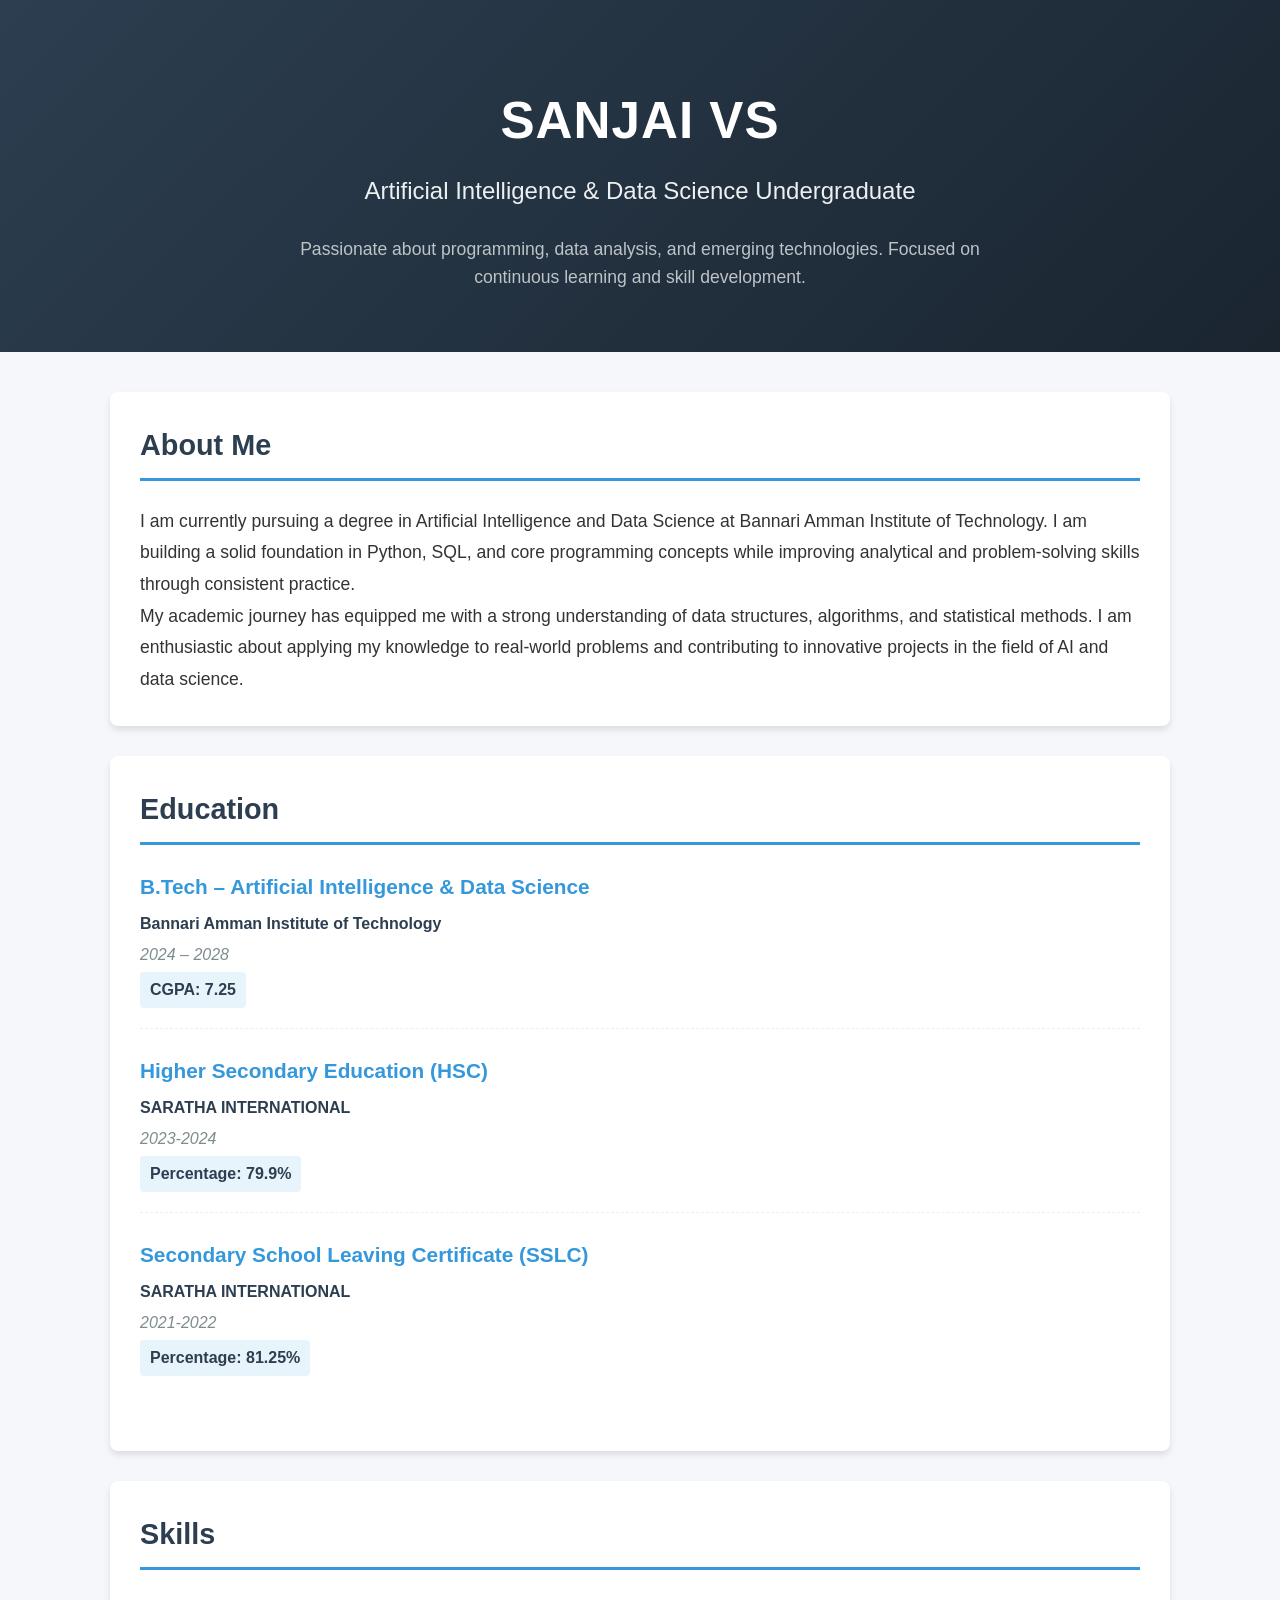
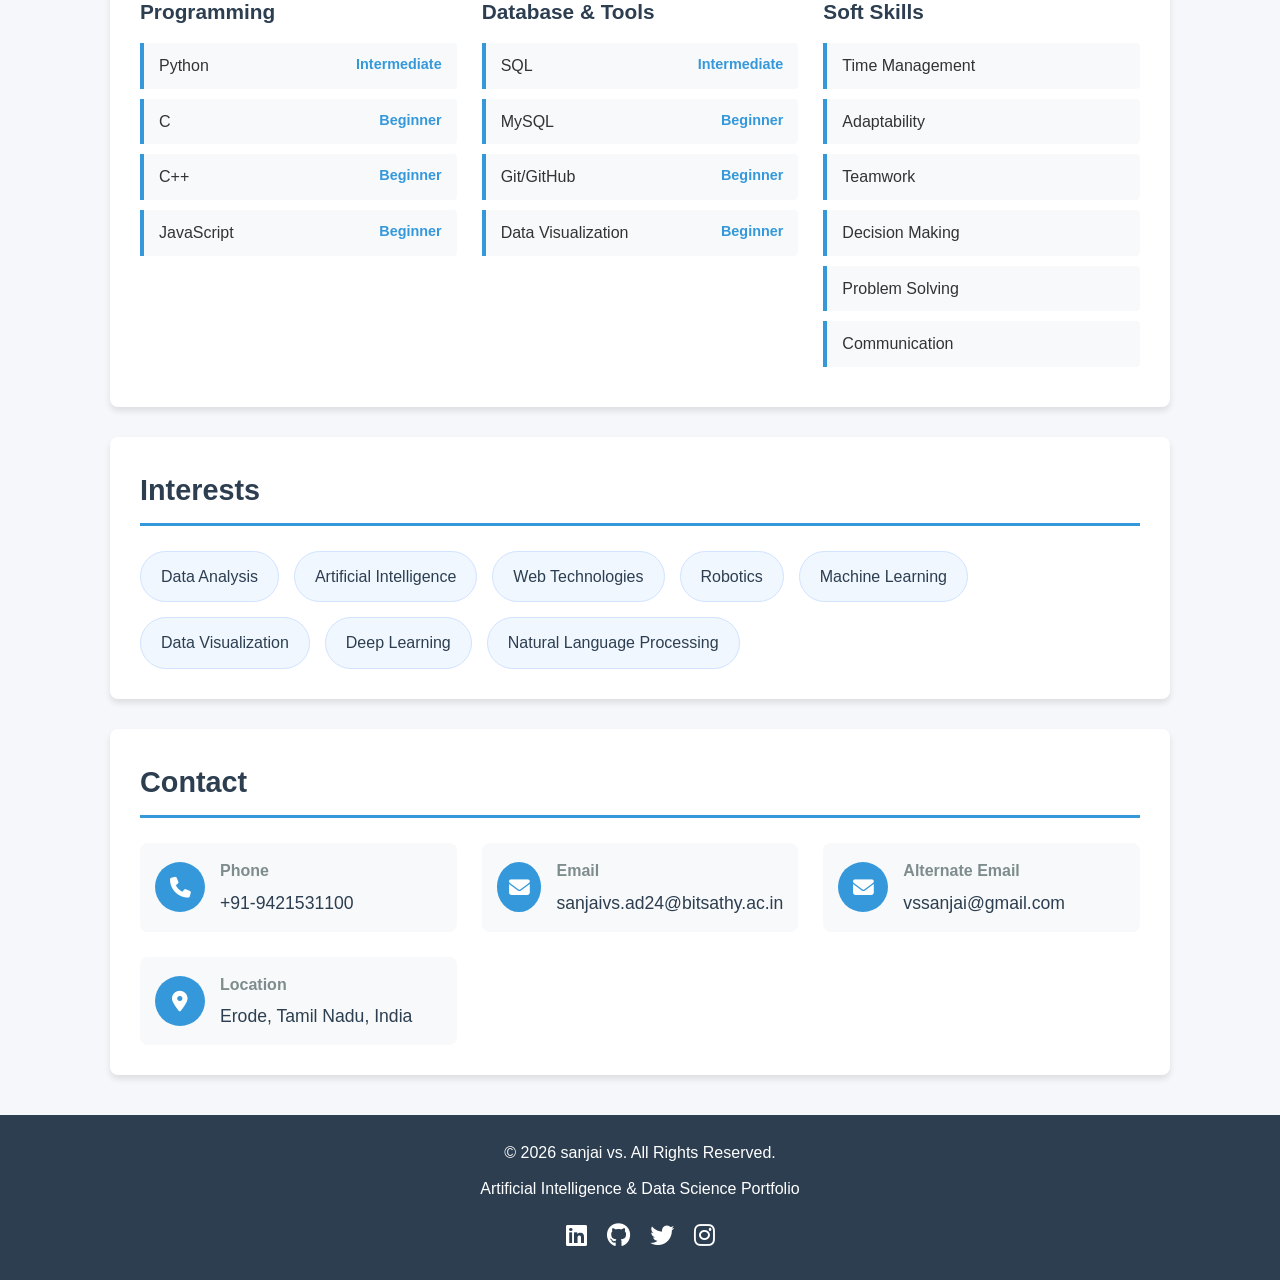
==== index.html @ ea597c04 "Initial commit - My portfolio website" ====
<!DOCTYPE html>
<html lang="en">
<head>
    <meta charset="UTF-8">
    <meta name="viewport" content="width=device-width, initial-scale=1.0">
    <title>sanjai vs - Portfolio</title>
    <link rel="stylesheet" href="https://cdnjs.cloudflare.com/ajax/libs/font-awesome/6.4.0/css/all.min.css">
    <style>
        * {
            margin: 0;
            padding: 0;
            box-sizing: border-box;
            font-family: 'Segoe UI', Tahoma, Geneva, Verdana, sans-serif;
        }
        
        :root {
            --primary-color: #2c3e50;
            --secondary-color: #3498db;
            --accent-color: #e74c3c;
            --light-color: #f8f9fa;
            --dark-color: #2c3e50;
            --gray-color: #7f8c8d;
            --shadow: 0 4px 6px rgba(0, 0, 0, 0.1);
        }
        
        body {
            background-color: #f5f7fa;
            color: #333;
            line-height: 1.6;
        }
        
        .container {
            max-width: 1100px;
            margin: 0 auto;
            padding: 0 20px;
        }
        
        /* Header Styles */
        header {
            background: linear-gradient(135deg, var(--primary-color), #1a2530);
            color: white;
            padding: 80px 0 60px;
            text-align: center;
            margin-bottom: 40px;
        }
        
        .header-content h1 {
            font-size: 3.2rem;
            margin-bottom: 10px;
            letter-spacing: 1px;
        }
        
        .header-content .title {
            font-size: 1.5rem;
            font-weight: 300;
            margin-bottom: 25px;
            color: #ecf0f1;
        }
        
        .tagline {
            font-size: 1.1rem;
            max-width: 700px;
            margin: 0 auto;
            color: #bdc3c7;
        }
        
        /* Section Styles */
        section {
            background-color: white;
            border-radius: 8px;
            box-shadow: var(--shadow);
            padding: 30px;
            margin-bottom: 30px;
        }
        
        section h2 {
            color: var(--primary-color);
            border-bottom: 3px solid var(--secondary-color);
            padding-bottom: 10px;
            margin-bottom: 25px;
            font-size: 1.8rem;
        }
        
        /* About Me Section */
        .about-content {
            font-size: 1.1rem;
            line-height: 1.8;
        }
        
        /* Education Section */
        .education-item {
            margin-bottom: 25px;
            padding-bottom: 20px;
            border-bottom: 1px dashed #eee;
        }
        
        .education-item:last-child {
            border-bottom: none;
        }
        
        .education-item h3 {
            color: var(--secondary-color);
            margin-bottom: 8px;
            font-size: 1.3rem;
        }
        
        .institution {
            font-weight: 600;
            color: var(--dark-color);
            margin-bottom: 5px;
        }
        
        .duration {
            color: var(--gray-color);
            font-style: italic;
            margin-bottom: 5px;
        }
        
        .grade {
            background-color: #e8f4fc;
            padding: 5px 10px;
            border-radius: 4px;
            display: inline-block;
            font-weight: 600;
            color: var(--primary-color);
        }
        
        /* Skills Section */
        .skills-container {
            display: grid;
            grid-template-columns: repeat(auto-fit, minmax(300px, 1fr));
            gap: 25px;
        }
        
        .skill-category h3 {
            color: var(--primary-color);
            margin-bottom: 15px;
            font-size: 1.3rem;
        }
        
        .skill-list {
            list-style-type: none;
        }
        
        .skill-list li {
            padding: 10px 15px;
            margin-bottom: 10px;
            background-color: #f8f9fa;
            border-left: 4px solid var(--secondary-color);
            border-radius: 0 4px 4px 0;
            display: flex;
            justify-content: space-between;
            transition: all 0.3s ease;
        }
        
        .skill-list li:hover {
            transform: translateX(5px);
            background-color: #e8f4fc;
        }
        
        .skill-level {
            color: var(--secondary-color);
            font-weight: 600;
            font-size: 0.9rem;
        }
        
        /* Interests Section */
        .interests-container {
            display: flex;
            flex-wrap: wrap;
            gap: 15px;
        }
        
        .interest-item {
            background-color: #f0f7ff;
            padding: 12px 20px;
            border-radius: 30px;
            font-weight: 500;
            color: var(--primary-color);
            border: 1px solid #d1e3ff;
            transition: all 0.3s ease;
        }
        
        .interest-item:hover {
            background-color: var(--secondary-color);
            color: white;
            transform: translateY(-3px);
        }
        
        /* Contact Section */
        .contact-container {
            display: grid;
            grid-template-columns: repeat(auto-fit, minmax(250px, 1fr));
            gap: 25px;
        }
        
        .contact-item {
            display: flex;
            align-items: center;
            padding: 15px;
            background-color: #f8f9fa;
            border-radius: 8px;
            transition: all 0.3s ease;
        }
        
        .contact-item:hover {
            transform: translateY(-5px);
            box-shadow: 0 6px 12px rgba(0, 0, 0, 0.1);
        }
        
        .contact-icon {
            background-color: var(--secondary-color);
            color: white;
            width: 50px;
            height: 50px;
            border-radius: 50%;
            display: flex;
            align-items: center;
            justify-content: center;
            margin-right: 15px;
            font-size: 1.3rem;
        }
        
        .contact-info h3 {
            font-size: 1rem;
            color: var(--gray-color);
            margin-bottom: 5px;
        }
        
        .contact-info p {
            font-size: 1.1rem;
            color: var(--primary-color);
            font-weight: 500;
        }
        
        /* Footer */
        footer {
            background-color: var(--primary-color);
            color: white;
            text-align: center;
            padding: 25px 0;
            margin-top: 40px;
        }
        
        footer p {
            margin-bottom: 10px;
        }
        
        .social-links {
            display: flex;
            justify-content: center;
            gap: 20px;
            margin-top: 15px;
        }
        
        .social-links a {
            color: white;
            font-size: 1.5rem;
            transition: all 0.3s ease;
        }
        
        .social-links a:hover {
            color: var(--secondary-color);
            transform: translateY(-3px);
        }
        
        /* Responsive Design */
        @media (max-width: 768px) {
            .header-content h1 {
                font-size: 2.5rem;
            }
            
            .header-content .title {
                font-size: 1.2rem;
            }
            
            section {
                padding: 20px;
            }
            
            .skills-container {
                grid-template-columns: 1fr;
            }
        }
        
        @media (max-width: 480px) {
            .header-content h1 {
                font-size: 2rem;
            }
            
            .contact-container {
                grid-template-columns: 1fr;
            }
        }
    </style>
</head>
<body>
    <!-- Header Section -->
    <header>
        <div class="container header-content">
            <h1>SANJAI VS</h1>
            <div class="title">Artificial Intelligence & Data Science Undergraduate</div>
            <p class="tagline">Passionate about programming, data analysis, and emerging technologies. Focused on continuous learning and skill development.</p>
        </div>
    </header>

    <main class="container">
        <!-- About Me Section -->
        <section id="about">
            <h2>About Me</h2>
            <div class="about-content">
                <p>I am currently pursuing a degree in Artificial Intelligence and Data Science at Bannari Amman Institute of Technology. I am building a solid foundation in Python, SQL, and core programming concepts while improving analytical and problem-solving skills through consistent practice.</p>
                <p>My academic journey has equipped me with a strong understanding of data structures, algorithms, and statistical methods. I am enthusiastic about applying my knowledge to real-world problems and contributing to innovative projects in the field of AI and data science.</p>
            </div>
        </section>

        <!-- Education Section -->
        <section id="education">
            <h2>Education</h2>
            <div class="education-item">
                <h3>B.Tech – Artificial Intelligence & Data Science</h3>
                <p class="institution">Bannari Amman Institute of Technology</p>
                <p class="duration">2024 – 2028</p>
                <p class="grade">CGPA: 7.25</p>
            </div>
            <div class="education-item">
                <h3>Higher Secondary Education (HSC)</h3>
                <p class="institution">SARATHA INTERNATIONAL</p>
                <p class="duration">2023-2024</p>
                <p class="grade">Percentage: 79.9%</p>
            </div>
            <div class="education-item">
                <h3>Secondary School Leaving Certificate (SSLC)</h3>
                <p class="institution">SARATHA INTERNATIONAL</p>
                <p class="duration">2021-2022</p>
                <p class="grade">Percentage: 81.25%</p>
            </div>
        </section>

        <!-- Skills Section -->
        <section id="skills">
            <h2>Skills</h2>
            <div class="skills-container">
                <div class="skill-category">
                    <h3>Programming</h3>
                    <ul class="skill-list">
                        <li>Python <span class="skill-level">Intermediate</span></li>
                        <li>C <span class="skill-level">Beginner</span></li>
                        <li>C++ <span class="skill-level">Beginner</span></li>
                        <li>JavaScript <span class="skill-level">Beginner</span></li>
                    </ul>
                </div>
                
                <div class="skill-category">
                    <h3>Database & Tools</h3>
                    <ul class="skill-list">
                        <li>SQL <span class="skill-level">Intermediate</span></li>
                        <li>MySQL <span class="skill-level">Beginner</span></li>
                        <li>Git/GitHub <span class="skill-level">Beginner</span></li>
                        <li>Data Visualization <span class="skill-level">Beginner</span></li>
                    </ul>
                </div>
                
                <div class="skill-category">
                    <h3>Soft Skills</h3>
                    <ul class="skill-list">
                        <li>Time Management</li>
                        <li>Adaptability</li>
                        <li>Teamwork</li>
                        <li>Decision Making</li>
                        <li>Problem Solving</li>
                        <li>Communication</li>
                    </ul>
                </div>
            </div>
        </section>

        <!-- Interests Section -->
        <section id="interests">
            <h2>Interests</h2>
            <div class="interests-container">
                <div class="interest-item">Data Analysis</div>
                <div class="interest-item">Artificial Intelligence</div>
                <div class="interest-item">Web Technologies</div>
                <div class="interest-item">Robotics</div>
                <div class="interest-item">Machine Learning</div>
                <div class="interest-item">Data Visualization</div>
                <div class="interest-item">Deep Learning</div>
                <div class="interest-item">Natural Language Processing</div>
            </div>
        </section>

        <!-- Contact Section -->
        <section id="contact">
            <h2>Contact</h2>
            <div class="contact-container">
                <div class="contact-item">
                    <div class="contact-icon">
                        <i class="fas fa-phone"></i>
                    </div>
                    <div class="contact-info">
                        <h3>Phone</h3>
                        <p>+91-9421531100</p>
                    </div>
                </div>
                
                <div class="contact-item">
                    <div class="contact-icon">
                        <i class="fas fa-envelope"></i>
                    </div>
                    <div class="contact-info">
                        <h3>Email</h3>
                        <p>sanjaivs.ad24@bitsathy.ac.in</p>
                    </div>
                </div>
                
                <div class="contact-item">
                    <div class="contact-icon">
                        <i class="fas fa-envelope"></i>
                    </div>
                    <div class="contact-info">
                        <h3>Alternate Email</h3>
                        <p>vssanjai@gmail.com</p>
                    </div>
                </div>
                
                <div class="contact-item">
                    <div class="contact-icon">
                        <i class="fas fa-map-marker-alt"></i>
                    </div>
                    <div class="contact-info">
                        <h3>Location</h3>
                        <p>Erode, Tamil Nadu, India</p>
                    </div>
                </div>
            </div>
        </section>
    </main>

    <!-- Footer -->
    <footer>
        <div class="container">
            <p>&copy; <span id="currentYear"></span> sanjai vs. All Rights Reserved.</p>
            <p>Artificial Intelligence & Data Science Portfolio</p>
            <div class="social-links">
                <a href="#" title="LinkedIn"><i class="fab fa-linkedin"></i></a>
                <a href="#" title="GitHub"><i class="fab fa-github"></i></a>
                <a href="#" title="Twitter"><i class="fab fa-twitter"></i></a>
                <a href="#" title="Instagram"><i class="fab fa-instagram"></i></a>
            </div>
        </div>
    </footer>

    <script>
        // Set current year in footer
        document.getElementById('currentYear').textContent = new Date().getFullYear();
        
        // Add smooth scrolling for navigation
        document.querySelectorAll('a[href^="#"]').forEach(anchor => {
            anchor.addEventListener('click', function(e) {
                e.preventDefault();
                
                const targetId = this.getAttribute('href');
                if(targetId === '#') return;
                
                const targetElement = document.querySelector(targetId);
                if(targetElement) {
                    window.scrollTo({
                        top: targetElement.offsetTop - 80,
                        behavior: 'smooth'
                    });
                }
            });
        });
        
        // Add animation on scroll
        const observerOptions = {
            threshold: 0.1,
            rootMargin: '0px 0px -50px 0px'
        };
        
        const observer = new IntersectionObserver((entries) => {
            entries.forEach(entry => {
                if(entry.isIntersecting) {
                    entry.target.style.opacity = '1';
                    entry.target.style.transform = 'translateY(0)';
                }
            });
        }, observerOptions);
        
        // Observe sections for animation
        document.querySelectorAll('section').forEach(section => {
            section.style.opacity = '0';
            section.style.transform = 'translateY(20px)';
            section.style.transition = 'opacity 0.5s ease, transform 0.5s ease';
            observer.observe(section);
        });
    </script>
</body>
</html>
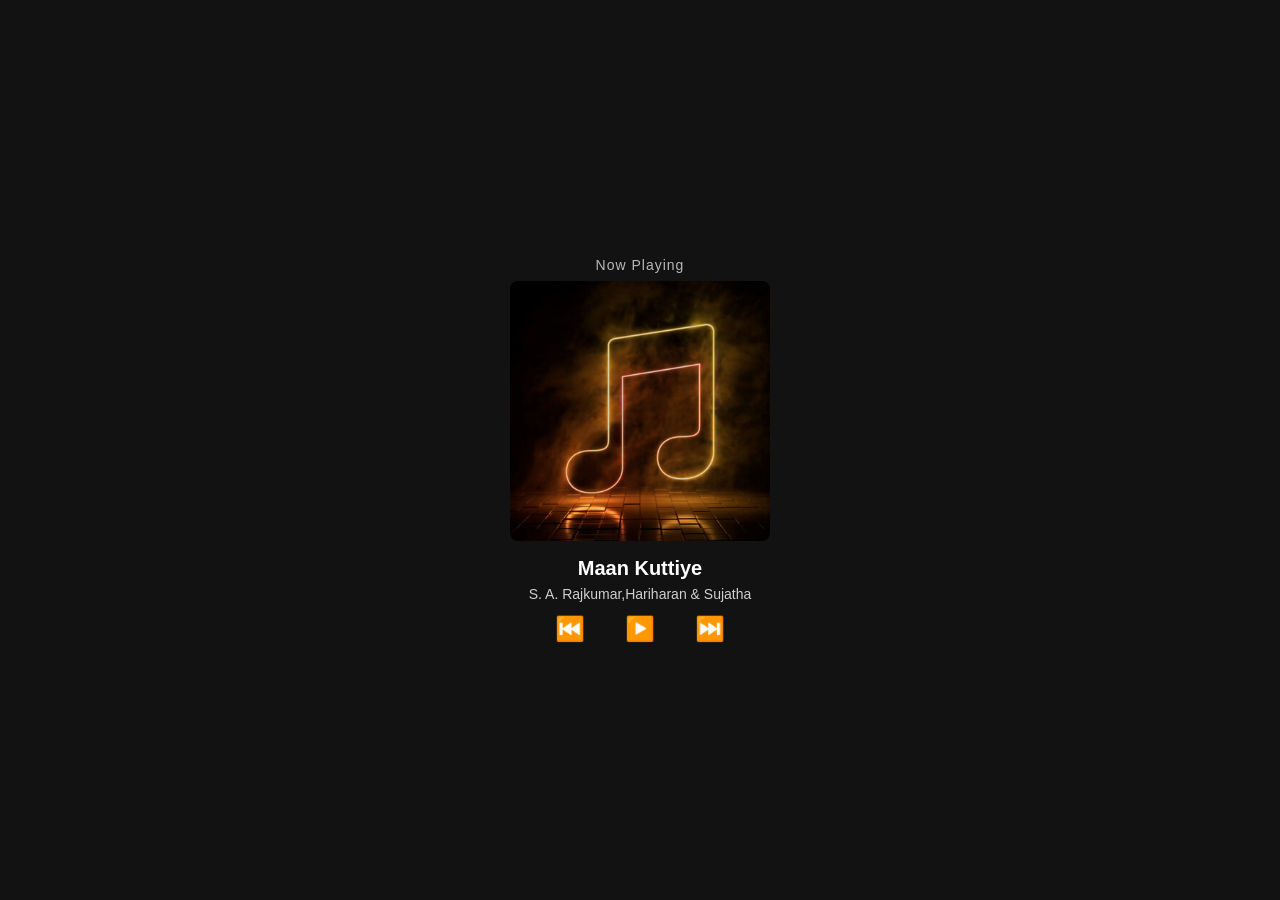
==== commit 2f59624b: "Replace old Music Player UI with new version" ====
--- a/index.html
+++ b/index.html
@@ -1,500 +1,36 @@
 <!DOCTYPE html>
 <html lang="en">
 <head>
-    <meta charset="UTF-8">
-    <meta name="viewport" content="width=device-width, initial-scale=1.0">
-    <title>sanjai vs - Portfolio</title>
-    <link rel="stylesheet" href="https://cdnjs.cloudflare.com/ajax/libs/font-awesome/6.4.0/css/all.min.css">
-    <style>
-        * {
-            margin: 0;
-            padding: 0;
-            box-sizing: border-box;
-            font-family: 'Segoe UI', Tahoma, Geneva, Verdana, sans-serif;
-        }
-        
-        :root {
-            --primary-color: #2c3e50;
-            --secondary-color: #3498db;
-            --accent-color: #e74c3c;
-            --light-color: #f8f9fa;
-            --dark-color: #2c3e50;
-            --gray-color: #7f8c8d;
-            --shadow: 0 4px 6px rgba(0, 0, 0, 0.1);
-        }
-        
-        body {
-            background-color: #f5f7fa;
-            color: #333;
-            line-height: 1.6;
-        }
-        
-        .container {
-            max-width: 1100px;
-            margin: 0 auto;
-            padding: 0 20px;
-        }
-        
-        /* Header Styles */
-        header {
-            background: linear-gradient(135deg, var(--primary-color), #1a2530);
-            color: white;
-            padding: 80px 0 60px;
-            text-align: center;
-            margin-bottom: 40px;
-        }
-        
-        .header-content h1 {
-            font-size: 3.2rem;
-            margin-bottom: 10px;
-            letter-spacing: 1px;
-        }
-        
-        .header-content .title {
-            font-size: 1.5rem;
-            font-weight: 300;
-            margin-bottom: 25px;
-            color: #ecf0f1;
-        }
-        
-        .tagline {
-            font-size: 1.1rem;
-            max-width: 700px;
-            margin: 0 auto;
-            color: #bdc3c7;
-        }
-        
-        /* Section Styles */
-        section {
-            background-color: white;
-            border-radius: 8px;
-            box-shadow: var(--shadow);
-            padding: 30px;
-            margin-bottom: 30px;
-        }
-        
-        section h2 {
-            color: var(--primary-color);
-            border-bottom: 3px solid var(--secondary-color);
-            padding-bottom: 10px;
-            margin-bottom: 25px;
-            font-size: 1.8rem;
-        }
-        
-        /* About Me Section */
-        .about-content {
-            font-size: 1.1rem;
-            line-height: 1.8;
-        }
-        
-        /* Education Section */
-        .education-item {
-            margin-bottom: 25px;
-            padding-bottom: 20px;
-            border-bottom: 1px dashed #eee;
-        }
-        
-        .education-item:last-child {
-            border-bottom: none;
-        }
-        
-        .education-item h3 {
-            color: var(--secondary-color);
-            margin-bottom: 8px;
-            font-size: 1.3rem;
-        }
-        
-        .institution {
-            font-weight: 600;
-            color: var(--dark-color);
-            margin-bottom: 5px;
-        }
-        
-        .duration {
-            color: var(--gray-color);
-            font-style: italic;
-            margin-bottom: 5px;
-        }
-        
-        .grade {
-            background-color: #e8f4fc;
-            padding: 5px 10px;
-            border-radius: 4px;
-            display: inline-block;
-            font-weight: 600;
-            color: var(--primary-color);
-        }
-        
-        /* Skills Section */
-        .skills-container {
-            display: grid;
-            grid-template-columns: repeat(auto-fit, minmax(300px, 1fr));
-            gap: 25px;
-        }
-        
-        .skill-category h3 {
-            color: var(--primary-color);
-            margin-bottom: 15px;
-            font-size: 1.3rem;
-        }
-        
-        .skill-list {
-            list-style-type: none;
-        }
-        
-        .skill-list li {
-            padding: 10px 15px;
-            margin-bottom: 10px;
-            background-color: #f8f9fa;
-            border-left: 4px solid var(--secondary-color);
-            border-radius: 0 4px 4px 0;
-            display: flex;
-            justify-content: space-between;
-            transition: all 0.3s ease;
-        }
-        
-        .skill-list li:hover {
-            transform: translateX(5px);
-            background-color: #e8f4fc;
-        }
-        
-        .skill-level {
-            color: var(--secondary-color);
-            font-weight: 600;
-            font-size: 0.9rem;
-        }
-        
-        /* Interests Section */
-        .interests-container {
-            display: flex;
-            flex-wrap: wrap;
-            gap: 15px;
-        }
-        
-        .interest-item {
-            background-color: #f0f7ff;
-            padding: 12px 20px;
-            border-radius: 30px;
-            font-weight: 500;
-            color: var(--primary-color);
-            border: 1px solid #d1e3ff;
-            transition: all 0.3s ease;
-        }
-        
-        .interest-item:hover {
-            background-color: var(--secondary-color);
-            color: white;
-            transform: translateY(-3px);
-        }
-        
-        /* Contact Section */
-        .contact-container {
-            display: grid;
-            grid-template-columns: repeat(auto-fit, minmax(250px, 1fr));
-            gap: 25px;
-        }
-        
-        .contact-item {
-            display: flex;
-            align-items: center;
-            padding: 15px;
-            background-color: #f8f9fa;
-            border-radius: 8px;
-            transition: all 0.3s ease;
-        }
-        
-        .contact-item:hover {
-            transform: translateY(-5px);
-            box-shadow: 0 6px 12px rgba(0, 0, 0, 0.1);
-        }
-        
-        .contact-icon {
-            background-color: var(--secondary-color);
-            color: white;
-            width: 50px;
-            height: 50px;
-            border-radius: 50%;
-            display: flex;
-            align-items: center;
-            justify-content: center;
-            margin-right: 15px;
-            font-size: 1.3rem;
-        }
-        
-        .contact-info h3 {
-            font-size: 1rem;
-            color: var(--gray-color);
-            margin-bottom: 5px;
-        }
-        
-        .contact-info p {
-            font-size: 1.1rem;
-            color: var(--primary-color);
-            font-weight: 500;
-        }
-        
-        /* Footer */
-        footer {
-            background-color: var(--primary-color);
-            color: white;
-            text-align: center;
-            padding: 25px 0;
-            margin-top: 40px;
-        }
-        
-        footer p {
-            margin-bottom: 10px;
-        }
-        
-        .social-links {
-            display: flex;
-            justify-content: center;
-            gap: 20px;
-            margin-top: 15px;
-        }
-        
-        .social-links a {
-            color: white;
-            font-size: 1.5rem;
-            transition: all 0.3s ease;
-        }
-        
-        .social-links a:hover {
-            color: var(--secondary-color);
-            transform: translateY(-3px);
-        }
-        
-        /* Responsive Design */
-        @media (max-width: 768px) {
-            .header-content h1 {
-                font-size: 2.5rem;
-            }
-            
-            .header-content .title {
-                font-size: 1.2rem;
-            }
-            
-            section {
-                padding: 20px;
-            }
-            
-            .skills-container {
-                grid-template-columns: 1fr;
-            }
-        }
-        
-        @media (max-width: 480px) {
-            .header-content h1 {
-                font-size: 2rem;
-            }
-            
-            .contact-container {
-                grid-template-columns: 1fr;
-            }
-        }
-    </style>
+  <meta charset="UTF-8">
+  <meta name="viewport" content="width=device-width, initial-scale=1.0">
+  <title>Music Player UI</title>
+  <link rel="stylesheet" href="style.css">
 </head>
 <body>
-    <!-- Header Section -->
-    <header>
-        <div class="container header-content">
-            <h1>SANJAI VS</h1>
-            <div class="title">Artificial Intelligence & Data Science Undergraduate</div>
-            <p class="tagline">Passionate about programming, data analysis, and emerging technologies. Focused on continuous learning and skill development.</p>
-        </div>
-    </header>
 
-    <main class="container">
-        <!-- About Me Section -->
-        <section id="about">
-            <h2>About Me</h2>
-            <div class="about-content">
-                <p>I am currently pursuing a degree in Artificial Intelligence and Data Science at Bannari Amman Institute of Technology. I am building a solid foundation in Python, SQL, and core programming concepts while improving analytical and problem-solving skills through consistent practice.</p>
-                <p>My academic journey has equipped me with a strong understanding of data structures, algorithms, and statistical methods. I am enthusiastic about applying my knowledge to real-world problems and contributing to innovative projects in the field of AI and data science.</p>
-            </div>
-        </section>
+<div class="player-container">
+  <div class="now-playing-label">Now Playing</div>
+  
+  <div class="album-art">
+    <img id="albumImage" src="music 1.jpg" alt="Album Cover">
+  </div>
 
-        <!-- Education Section -->
-        <section id="education">
-            <h2>Education</h2>
-            <div class="education-item">
-                <h3>B.Tech – Artificial Intelligence & Data Science</h3>
-                <p class="institution">Bannari Amman Institute of Technology</p>
-                <p class="duration">2024 – 2028</p>
-                <p class="grade">CGPA: 7.25</p>
-            </div>
-            <div class="education-item">
-                <h3>Higher Secondary Education (HSC)</h3>
-                <p class="institution">SARATHA INTERNATIONAL</p>
-                <p class="duration">2023-2024</p>
-                <p class="grade">Percentage: 79.9%</p>
-            </div>
-            <div class="education-item">
-                <h3>Secondary School Leaving Certificate (SSLC)</h3>
-                <p class="institution">SARATHA INTERNATIONAL</p>
-                <p class="duration">2021-2022</p>
-                <p class="grade">Percentage: 81.25%</p>
-            </div>
-        </section>
+  <div class="track-info">
+    <h2 id="trackTitle">Maan Kuttiye</h2>
+    <p id="trackArtist">S. A. Rajkumar,Hariharan & Sujatha
+</p>
+  </div>
 
-        <!-- Skills Section -->
-        <section id="skills">
-            <h2>Skills</h2>
-            <div class="skills-container">
-                <div class="skill-category">
-                    <h3>Programming</h3>
-                    <ul class="skill-list">
-                        <li>Python <span class="skill-level">Intermediate</span></li>
-                        <li>C <span class="skill-level">Beginner</span></li>
-                        <li>C++ <span class="skill-level">Beginner</span></li>
-                        <li>JavaScript <span class="skill-level">Beginner</span></li>
-                    </ul>
-                </div>
-                
-                <div class="skill-category">
-                    <h3>Database & Tools</h3>
-                    <ul class="skill-list">
-                        <li>SQL <span class="skill-level">Intermediate</span></li>
-                        <li>MySQL <span class="skill-level">Beginner</span></li>
-                        <li>Git/GitHub <span class="skill-level">Beginner</span></li>
-                        <li>Data Visualization <span class="skill-level">Beginner</span></li>
-                    </ul>
-                </div>
-                
-                <div class="skill-category">
-                    <h3>Soft Skills</h3>
-                    <ul class="skill-list">
-                        <li>Time Management</li>
-                        <li>Adaptability</li>
-                        <li>Teamwork</li>
-                        <li>Decision Making</li>
-                        <li>Problem Solving</li>
-                        <li>Communication</li>
-                    </ul>
-                </div>
-            </div>
-        </section>
+  <div class="controls">
+    <button id="prevBtn">⏮️</button>
+    <button id="playBtn">▶️</button>
+    <button id="nextBtn">⏭️</button>
+  </div>
 
-        <!-- Interests Section -->
-        <section id="interests">
-            <h2>Interests</h2>
-            <div class="interests-container">
-                <div class="interest-item">Data Analysis</div>
-                <div class="interest-item">Artificial Intelligence</div>
-                <div class="interest-item">Web Technologies</div>
-                <div class="interest-item">Robotics</div>
-                <div class="interest-item">Machine Learning</div>
-                <div class="interest-item">Data Visualization</div>
-                <div class="interest-item">Deep Learning</div>
-                <div class="interest-item">Natural Language Processing</div>
-            </div>
-        </section>
+  <audio id="audioPlayer" src="song.mp3"></audio>
+</div>
 
-        <!-- Contact Section -->
-        <section id="contact">
-            <h2>Contact</h2>
-            <div class="contact-container">
-                <div class="contact-item">
-                    <div class="contact-icon">
-                        <i class="fas fa-phone"></i>
-                    </div>
-                    <div class="contact-info">
-                        <h3>Phone</h3>
-                        <p>+91-9421531100</p>
-                    </div>
-                </div>
-                
-                <div class="contact-item">
-                    <div class="contact-icon">
-                        <i class="fas fa-envelope"></i>
-                    </div>
-                    <div class="contact-info">
-                        <h3>Email</h3>
-                        <p>sanjaivs.ad24@bitsathy.ac.in</p>
-                    </div>
-                </div>
-                
-                <div class="contact-item">
-                    <div class="contact-icon">
-                        <i class="fas fa-envelope"></i>
-                    </div>
-                    <div class="contact-info">
-                        <h3>Alternate Email</h3>
-                        <p>vssanjai@gmail.com</p>
-                    </div>
-                </div>
-                
-                <div class="contact-item">
-                    <div class="contact-icon">
-                        <i class="fas fa-map-marker-alt"></i>
-                    </div>
-                    <div class="contact-info">
-                        <h3>Location</h3>
-                        <p>Erode, Tamil Nadu, India</p>
-                    </div>
-                </div>
-            </div>
-        </section>
-    </main>
+<script src="script.js"></script>
 
-    <!-- Footer -->
-    <footer>
-        <div class="container">
-            <p>&copy; <span id="currentYear"></span> sanjai vs. All Rights Reserved.</p>
-            <p>Artificial Intelligence & Data Science Portfolio</p>
-            <div class="social-links">
-                <a href="#" title="LinkedIn"><i class="fab fa-linkedin"></i></a>
-                <a href="#" title="GitHub"><i class="fab fa-github"></i></a>
-                <a href="#" title="Twitter"><i class="fab fa-twitter"></i></a>
-                <a href="#" title="Instagram"><i class="fab fa-instagram"></i></a>
-            </div>
-        </div>
-    </footer>
-
-    <script>
-        // Set current year in footer
-        document.getElementById('currentYear').textContent = new Date().getFullYear();
-        
-        // Add smooth scrolling for navigation
-        document.querySelectorAll('a[href^="#"]').forEach(anchor => {
-            anchor.addEventListener('click', function(e) {
-                e.preventDefault();
-                
-                const targetId = this.getAttribute('href');
-                if(targetId === '#') return;
-                
-                const targetElement = document.querySelector(targetId);
-                if(targetElement) {
-                    window.scrollTo({
-                        top: targetElement.offsetTop - 80,
-                        behavior: 'smooth'
-                    });
-                }
-            });
-        });
-        
-        // Add animation on scroll
-        const observerOptions = {
-            threshold: 0.1,
-            rootMargin: '0px 0px -50px 0px'
-        };
-        
-        const observer = new IntersectionObserver((entries) => {
-            entries.forEach(entry => {
-                if(entry.isIntersecting) {
-                    entry.target.style.opacity = '1';
-                    entry.target.style.transform = 'translateY(0)';
-                }
-            });
-        }, observerOptions);
-        
-        // Observe sections for animation
-        document.querySelectorAll('section').forEach(section => {
-            section.style.opacity = '0';
-            section.style.transform = 'translateY(20px)';
-            section.style.transition = 'opacity 0.5s ease, transform 0.5s ease';
-            observer.observe(section);
-        });
-    </script>
 </body>
-</html>+</html>
--- a/style.css
+++ b/style.css
@@ -0,0 +1,58 @@
+body {
+  background: #121212;
+  color: white;
+  font-family: Arial, sans-serif;
+  display: flex;
+  justify-content: center;
+  align-items: center;
+  height: 100vh;
+  margin: 0;
+}
+
+.player-container {
+  text-align: center;
+  width: 300px;
+}
+
+.now-playing-label {
+  font-size: 14px;
+  letter-spacing: 1px;
+  opacity: 0.7;
+  margin-bottom: 8px;
+}
+
+.album-art img {
+  width: 260px;
+  height: 260px;
+  border-radius: 8px;
+  object-fit: cover;
+}
+
+.track-info {
+  margin: 12px 0;
+}
+
+.track-info h2 {
+  margin: 6px 0;
+  font-size: 20px;
+}
+
+.track-info p {
+  margin: 0;
+  font-size: 14px;
+  opacity: 0.8;
+}
+
+.controls button {
+  background: none;
+  border: none;
+  color: white;
+  font-size: 24px;
+  margin: 0 12px;
+  cursor: pointer;
+  transition: transform .1s;
+}
+
+.controls button:active {
+  transform: scale(0.9);
+}
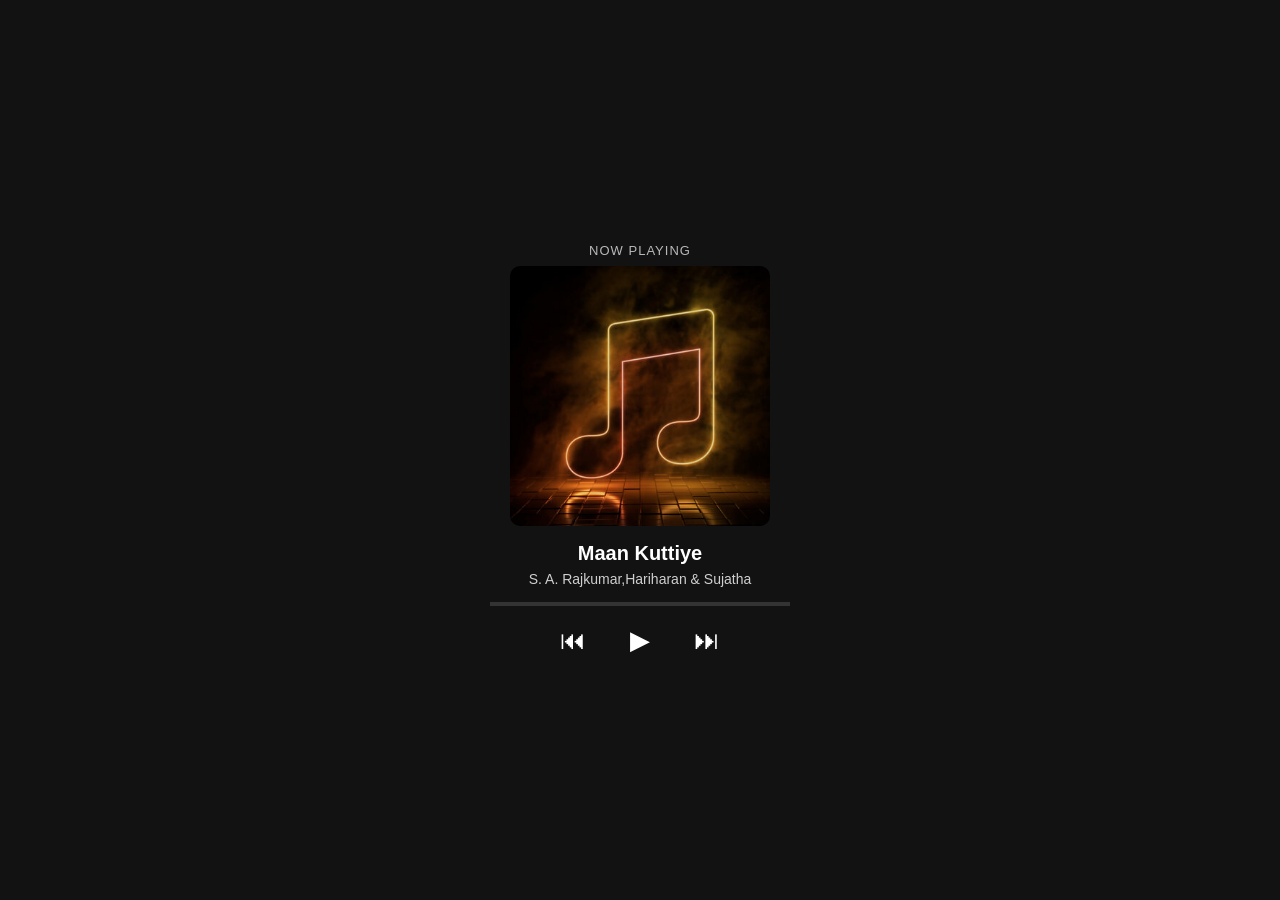
==== commit ab7759a7: "Single file music player UI" ====
--- a/index.html
+++ b/index.html
@@ -1,36 +1,158 @@
 <!DOCTYPE html>
 <html lang="en">
 <head>
-  <meta charset="UTF-8">
-  <meta name="viewport" content="width=device-width, initial-scale=1.0">
-  <title>Music Player UI</title>
-  <link rel="stylesheet" href="style.css">
+<meta charset="UTF-8">
+<title>Music Player UI</title>
+<meta name="viewport" content="width=device-width, initial-scale=1.0">
+
+<style>
+  body {
+    margin: 0;
+    height: 100vh;
+    background: #121212;
+    display: flex;
+    justify-content: center;
+    align-items: center;
+    font-family: Arial, sans-serif;
+    color: #fff;
+  }
+
+  .player {
+    width: 300px;
+    text-align: center;
+  }
+
+  .now-playing {
+    font-size: 13px;
+    opacity: 0.7;
+    margin-bottom: 8px;
+    letter-spacing: 1px;
+  }
+
+  .cover img {
+    width: 260px;
+    height: 260px;
+    border-radius: 10px;
+    object-fit: cover;
+  }
+
+  .info {
+    margin-top: 12px;
+  }
+
+  .info h2 {
+    margin: 6px 0;
+    font-size: 20px;
+  }
+
+  .info p {
+    margin: 0;
+    font-size: 14px;
+    opacity: 0.8;
+  }
+
+  .controls {
+    margin-top: 18px;
+  }
+
+  .controls button {
+    background: none;
+    border: none;
+    color: #fff;
+    font-size: 26px;
+    margin: 0 14px;
+    cursor: pointer;
+  }
+
+  .controls button:active {
+    transform: scale(0.9);
+  }
+
+  .progress-container {
+    margin-top: 15px;
+    width: 100%;
+    height: 4px;
+    background: #333;
+    cursor: pointer;
+  }
+
+  .progress {
+    height: 100%;
+    width: 0%;
+    background: #1db954;
+  }
+</style>
 </head>
+
 <body>
 
-<div class="player-container">
-  <div class="now-playing-label">Now Playing</div>
-  
-  <div class="album-art">
-    <img id="albumImage" src="music 1.jpg" alt="Album Cover">
+<div class="player">
+  <div class="now-playing">NOW PLAYING</div>
+
+  <div class="cover">
+    <img src="music 1.jpg" alt="Album Art">
   </div>
 
-  <div class="track-info">
-    <h2 id="trackTitle">Maan Kuttiye</h2>
-    <p id="trackArtist">S. A. Rajkumar,Hariharan & Sujatha
-</p>
+  <div class="info">
+    <h2>Maan Kuttiye</h2>
+    <p>S. A. Rajkumar,Hariharan & Sujatha</p>
+  </div>
+
+  <div class="progress-container" onclick="setProgress(event)">
+    <div class="progress" id="progress"></div>
   </div>
 
   <div class="controls">
-    <button id="prevBtn">⏮️</button>
-    <button id="playBtn">▶️</button>
-    <button id="nextBtn">⏭️</button>
+    <button onclick="prevSong()">⏮</button>
+    <button onclick="togglePlay()" id="playBtn">▶</button>
+    <button onclick="nextSong()">⏭</button>
   </div>
 
-  <audio id="audioPlayer" src="song.mp3"></audio>
+  <audio id="audio">
+    <source src="song.mp3" type="audio/mpeg">
+  </audio>
 </div>
 
-<script src="script.js"></script>
+<script>
+  const audio = document.getElementById("audio");
+  const playBtn = document.getElementById("playBtn");
+  const progress = document.getElementById("progress");
+
+  let isPlaying = false;
+
+  function togglePlay() {
+    if (isPlaying) {
+      audio.pause();
+      playBtn.textContent = "▶";
+    } else {
+      audio.play();
+      playBtn.textContent = "⏸";
+    }
+    isPlaying = !isPlaying;
+  }
+
+  audio.addEventListener("timeupdate", () => {
+    const percent = (audio.currentTime / audio.duration) * 100;
+    progress.style.width = percent + "%";
+  });
+
+  function setProgress(e) {
+    const width = e.currentTarget.clientWidth;
+    const clickX = e.offsetX;
+    audio.currentTime = (clickX / width) * audio.duration;
+  }
+
+  function prevSong() {
+    audio.currentTime = 0;
+  }
+
+  function nextSong() {
+    audio.currentTime = 0;
+    audio.play();
+    playBtn.textContent = "⏸";
+    isPlaying = true;
+  }
+</script>
 
 </body>
 </html>
